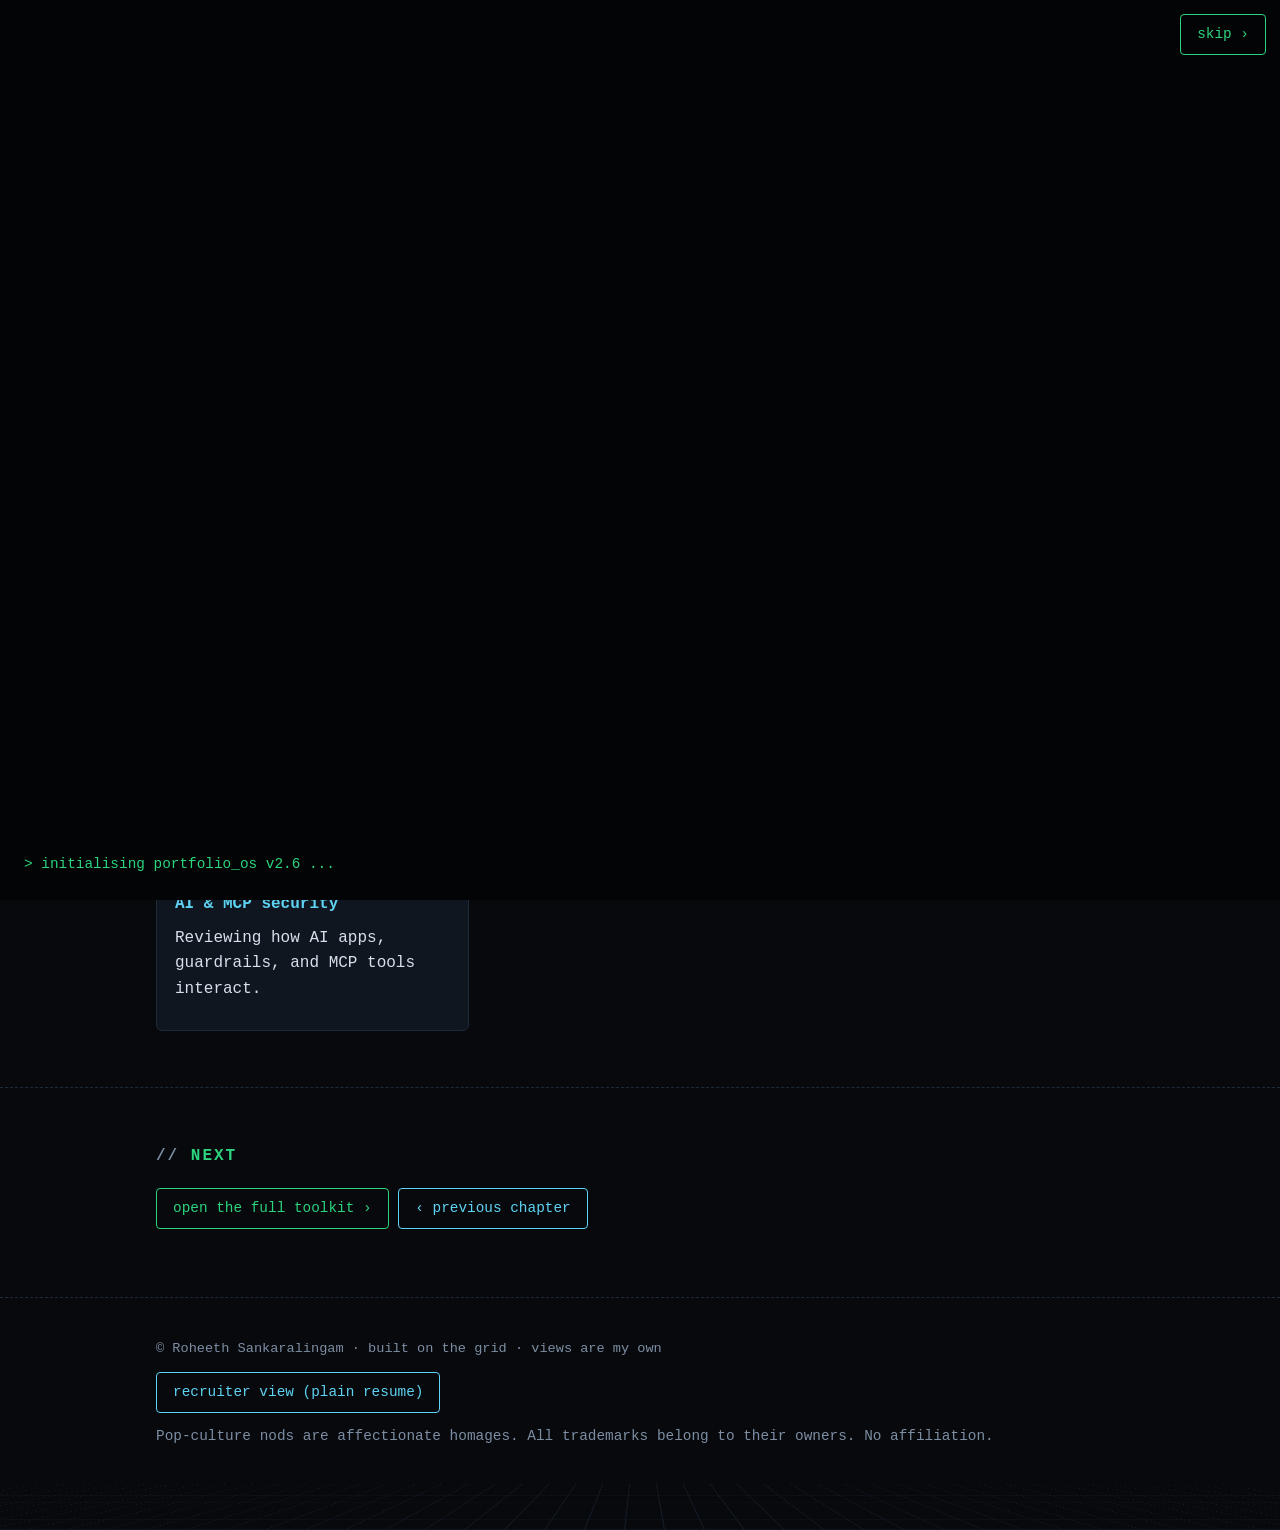
==== bahwan.html @ 6120b622 "Add files via upload Yet to upload GIFs for tiles." ====
<!doctype html>
<html lang="en" data-theme="dark">
<head>
<meta charset="utf-8">
<meta name="viewport" content="width=device-width, initial-scale=1">
<title>Bahwan CyberTek | Roheeth Sankaralingam</title>
<meta name="description" content="Current work at Bahwan CyberTek.">
<link rel="stylesheet" href="style.css">
</head>
<body>
<div id="boot"><button class="btn skip">skip ›</button><div class="out"></div></div>
<div id="xfade"></div>
<div id="progress"></div>
<div id="profiler"></div>
<nav class="top"><div class="wrap"><a class="brand" href="index.html">roheeth@ctos:~$</a><div class="links"><a href="index.html">home</a><a href="skills.html">skills</a><a href="photon.html">photon</a><a href="bahwan.html" class="on">bahwan</a><a href="resume.html">recruiter view</a></div></div></nav>

<header class="hero" style="min-height:48vh"><div class="wrap" style="grid-template-columns:1fr">
  <div><p class="greet">&gt; loading chapter_02 ...</p>
  <h1 class="glitch-text" data-text="Bahwan CyberTek">Bahwan CyberTek</h1>
  <p class="role">Senior Security Analyst · contract engagement · Sep 2024 to present</p>
  <p class="lead">Current chapter: a global financial institution, cloud audits, pipelines, and the newest attack surface: AI and MCP.</p></div>
</div></header>
<section><div class="wrap">
  <h2 class="reveal">active operations</h2>
  <div class="grid">
    <div class="card reveal" data-profile="Op|cloud|azure|90"><img src="gif/tool-cloud.gif" alt="Animation: Azure cloud audits" loading="lazy"><h3>Azure cloud audits</h3><p>Configuration and access reviews across Azure environments.</p></div>
    <div class="card reveal" data-profile="Op|pipeline|shift left|92"><img src="gif/tool-pipeline.gif" alt="Animation: DevSecOps pipelines" loading="lazy"><h3>DevSecOps pipelines</h3><p>Security scanning built into GitHub and Azure DevOps.</p></div>
    <div class="card reveal" data-profile="Op|appsec|web + mobile|88"><img src="gif/tool-mobile.gif" alt="Animation: Web & mobile testing" loading="lazy"><h3>Web & mobile testing</h3><p>Application testing across web, Android, and iOS.</p></div>
    <div class="card reveal" data-profile="Op|ai|frontier|95"><img src="gif/tool-ai.gif" alt="Animation: AI & MCP security" loading="lazy"><h3>AI & MCP security</h3><p>Reviewing how AI apps, guardrails, and MCP tools interact.</p></div>
  </div>
</div></section>
<section><div class="wrap">
  <h2 class="reveal">next</h2>
  <p class="reveal"><a class="btn" href="skills.html">open the full toolkit ›</a> <a class="btn alt" href="photon.html">‹ previous chapter</a></p>
</div></section>

<footer><div class="wrap">
  <p>© Roheeth Sankaralingam · built on the grid · views are my own</p>
  <p><a class="btn alt" href="resume.html">recruiter view (plain resume)</a></p>
  <p class="muted">Pop-culture nods are affectionate homages. All trademarks belong to their owners. No affiliation.</p>
</div></footer>
<div id="fx"><button class="btn" id="term-open">terminal [`]</button><button class="btn alt" id="theme">light mode</button></div>
<div id="term" role="dialog" aria-label="Terminal"><div class="bar"><span>roheeth@portfolio_os</span><button id="term-close" aria-label="Close">×</button></div><div class="out" id="term-out"></div><div class="row"><span>$&nbsp;</span><input id="term-in" autocomplete="off" aria-label="Terminal input"></div></div>
<script src="app.js"></script>
</body>
</html>
---- style.css ----
/* ===== Theme tokens: dark terminal by default, light via toggle ===== */
:root{--bg:#07090d;--panel:#0f1620;--line:#1c2a3a;--text:#d7e0ea;--muted:#7d8ea3;--green:#2bd47d;--cyan:#5fd3f3;--red:#ff4d6d;--yellow:#f0c850;--glow:rgba(43,212,125,.22)}
:root[data-theme="light"]{--bg:#f4f7fb;--panel:#ffffff;--line:#d6dfea;--text:#152033;--muted:#5a6b80;--green:#0f8f52;--cyan:#1f6fa8;--red:#c4304b;--yellow:#a37a00;--glow:rgba(31,111,168,.18)}
*{box-sizing:border-box}
html{scroll-behavior:smooth}
body{margin:0;font-family:"JetBrains Mono","Fira Code",ui-monospace,Menlo,Consolas,monospace;background:var(--bg);color:var(--text);line-height:1.6;overflow-x:hidden}
body::after{content:"";position:fixed;inset:0;pointer-events:none;z-index:50;background:repeating-linear-gradient(0deg,rgba(255,255,255,.025) 0 1px,transparent 1px 3px)}
:root[data-theme="light"] body::after{display:none}
a{color:var(--cyan)}
.wrap{max-width:1000px;margin:0 auto;padding:0 16px}
p{margin:0 0 12px}
h1{font-size:clamp(2rem,6vw,3.2rem);margin:0 0 6px;line-height:1.1;color:var(--text)}
h2{font-size:1rem;text-transform:uppercase;letter-spacing:2px;color:var(--green);margin:0 0 18px}
h2::before{content:"// ";color:var(--muted)}
h3{margin:0 0 8px;font-size:1rem;color:var(--cyan)}
ul{margin:0;padding-left:18px}li{margin-bottom:4px}
.muted{color:var(--muted);font-size:.9rem}
section{padding:56px 0;border-bottom:1px dashed var(--line)}

/* ===== Nav ===== */
nav.top{position:sticky;top:0;z-index:20;background:color-mix(in srgb,var(--bg) 88%,transparent);backdrop-filter:blur(6px);border-bottom:1px solid var(--line)}
nav.top .wrap{display:flex;flex-wrap:wrap;gap:6px 14px;align-items:center;justify-content:space-between;padding-top:10px;padding-bottom:10px}
.brand{color:var(--green);text-decoration:none;font-weight:bold}
.brand::after{content:"_";animation:blink 1s steps(1) infinite}
nav .links a{color:var(--muted);text-decoration:none;margin-left:12px;font-size:.9rem}
nav .links a.on,nav .links a:hover{color:var(--green)}
#progress{position:fixed;top:0;left:0;height:2px;width:0;background:var(--green);z-index:30;box-shadow:0 0 8px var(--green)}
@keyframes blink{50%{opacity:0}}

/* ===== Buttons ===== */
.btn{display:inline-block;padding:8px 16px;border:1px solid var(--green);color:var(--green);background:transparent;text-decoration:none;font:inherit;font-size:.9rem;cursor:pointer;border-radius:4px;transition:background .2s,color .2s,box-shadow .2s}
.btn:hover{background:var(--green);color:var(--bg);box-shadow:0 0 14px var(--glow)}
.btn.alt{border-color:var(--cyan);color:var(--cyan)}
.btn.alt:hover{background:var(--cyan);color:var(--bg)}
#fx{position:fixed;bottom:12px;right:12px;z-index:25;display:flex;gap:8px;flex-wrap:wrap;justify-content:flex-end}
#fx .btn{background:var(--panel)}

/* ===== Hero + matrix rain ===== */
header.hero{position:relative;min-height:88vh;display:flex;align-items:center;overflow:hidden;border-bottom:1px solid var(--line)}
#rain{position:absolute;inset:0;width:100%;height:100%;opacity:.18;z-index:0}
.hero .wrap{position:relative;z-index:1;display:grid;grid-template-columns:1.4fr 1fr;gap:28px;align-items:center;width:100%}
@media (max-width:760px){.hero .wrap{grid-template-columns:1fr}}
.greet{color:var(--green);margin-bottom:10px}
.role{color:var(--cyan);min-height:1.6em}
.caret{display:inline-block;width:8px;height:1em;background:var(--green);vertical-align:-2px;margin-left:2px;animation:blink 1s steps(1) infinite}
.lead{max-width:620px}
.glitch-text{position:relative;display:inline-block}
.glitch-text::before,.glitch-text::after{content:attr(data-text);position:absolute;left:0;top:0;width:100%;overflow:hidden;opacity:0}
.glitch-text::before{color:var(--red);animation:g1 4s infinite}
.glitch-text::after{color:var(--cyan);animation:g2 4s infinite}
@keyframes g1{0%,90%,100%{opacity:0}91%{opacity:.8;transform:translate(-3px,-1px);clip-path:inset(10% 0 55% 0)}94%{opacity:.8;transform:translate(3px,1px);clip-path:inset(60% 0 5% 0)}}
@keyframes g2{0%,92%,100%{opacity:0}93%{opacity:.8;transform:translate(3px,0);clip-path:inset(30% 0 40% 0)}96%{opacity:.8;transform:translate(-2px,1px);clip-path:inset(5% 0 75% 0)}}

/* ===== Avatar ===== */
.avatar{width:100%;max-width:260px;margin:0 auto;display:block;filter:drop-shadow(0 0 22px var(--glow));animation:float 4s ease-in-out infinite}
@keyframes float{50%{transform:translateY(-8px)}}
.avatar .eye{animation:eyes 4s infinite}
@keyframes eyes{0%,45%,55%,100%{opacity:1}50%{opacity:.2}}
.avatar .flick{animation:flick 6s steps(1) infinite;opacity:0}
@keyframes flick{0%,90%,100%{opacity:0}91%,94%{opacity:1}}

/* ===== Reveal ===== */
.reveal{opacity:0;transform:translateY(20px);transition:opacity .6s,transform .6s}
.reveal.in{opacity:1;transform:none}

/* ===== Cards ===== */
.grid{display:grid;gap:14px;grid-template-columns:repeat(auto-fit,minmax(250px,1fr))}
.card{position:relative;background:var(--panel);border:1px solid var(--line);border-radius:6px;padding:16px 18px;transition:transform .25s,border-color .25s,box-shadow .25s}
.card:hover{transform:translateY(-3px);border-color:var(--green);box-shadow:0 0 18px -6px var(--glow)}
.card img{width:100%;height:auto;aspect-ratio:16/9;object-fit:cover;border-radius:4px;border:1px solid var(--line);margin-bottom:10px;background:#0b0f14;image-rendering:pixelated}
.hidden{display:none!important}
.tabs{display:flex;flex-wrap:wrap;gap:8px;margin-bottom:18px}
.tab{background:transparent;color:var(--muted);border:1px solid var(--line);padding:6px 12px;cursor:pointer;font:inherit;font-size:.85rem;border-radius:4px}
.tab.active,.tab:hover{color:var(--green);border-color:var(--green)}

/* ===== ctOS-style profiler tooltip ===== */
#profiler{position:fixed;z-index:40;pointer-events:none;width:240px;background:rgba(7,9,13,.94);border:1px solid var(--cyan);border-left:3px solid var(--cyan);color:#d7e0ea;font-size:.75rem;padding:10px 12px;opacity:0;transform:translateY(6px);transition:opacity .15s,transform .15s}
#profiler.show{opacity:1;transform:none}
#profiler .hd{color:var(--cyan);letter-spacing:1px;margin-bottom:4px}
#profiler .row{display:flex;justify-content:space-between;gap:8px}
#profiler .k{color:#7d8ea3}
#profiler .bar{height:4px;background:#1c2a3a;margin-top:6px}
#profiler .bar i{display:block;height:100%;background:var(--green)}

/* ===== Stats ===== */
.stats{display:grid;gap:14px;grid-template-columns:repeat(auto-fit,minmax(160px,1fr))}
.stat{text-align:center;padding:18px;background:var(--panel);border:1px solid var(--line);border-radius:6px}
.stat .num{font-size:2.2rem;font-weight:bold;color:var(--green);text-shadow:0 0 12px var(--glow)}

/* ===== Badges ===== */
.badges{display:grid;gap:12px;grid-template-columns:repeat(auto-fill,minmax(180px,1fr))}
.badge{perspective:800px;height:104px;cursor:pointer}
.badge-in{position:relative;width:100%;height:100%;transition:transform .6s;transform-style:preserve-3d}
.badge.flip .badge-in{transform:rotateY(180deg)}
.face{position:absolute;inset:0;backface-visibility:hidden;border-radius:6px;padding:12px;display:flex;align-items:center;font-size:.82rem;background:var(--panel);border:1px solid var(--line)}
.face.back{transform:rotateY(180deg);border-color:var(--green);color:var(--green)}

/* ===== Timeline ===== */
.timeline{border-left:2px solid var(--line);padding-left:22px}
.tl{position:relative;margin-bottom:24px}
.tl::before{content:"";position:absolute;left:-29px;top:6px;width:12px;height:12px;background:var(--green);box-shadow:0 0 10px var(--green)}

/* ===== Mood ===== */
#mood{border-left:3px solid var(--green);background:var(--panel);padding:12px 16px;min-height:60px}
#mood .src{display:block;color:var(--muted);font-size:.8rem;margin-top:6px}

/* ===== The Hunt (keys) ===== */
.keys{display:flex;gap:12px;flex-wrap:wrap;margin:12px 0}
.key{flex:1;min-width:150px;padding:14px;border:1px dashed var(--line);border-radius:6px;text-align:center;color:var(--muted)}
.key.got{border-style:solid;color:var(--bg);font-weight:bold}
.key.copper.got{background:#c77b43}.key.jade.got{background:#2fae7a}.key.crystal.got{background:#9fd8ff}
#egg-msg{color:var(--green)}
.egg{display:inline-block;width:6px;height:6px;background:var(--muted);opacity:.35;cursor:pointer;vertical-align:middle;margin-left:6px}
.egg:hover{opacity:1;background:var(--yellow)}

/* ===== Terminal ===== */
#term{position:fixed;right:12px;bottom:60px;width:min(460px,calc(100vw - 24px));height:320px;background:#05070a;color:#b6ffd6;font-size:.82rem;border:1px solid var(--green);border-radius:6px;display:none;flex-direction:column;z-index:45;box-shadow:0 0 30px rgba(43,212,125,.25)}
#term.open{display:flex}
#term .bar{display:flex;justify-content:space-between;padding:6px 10px;background:#0d1a12;color:#7ddca8}
#term .bar button{background:none;border:0;color:#7ddca8;cursor:pointer;font-size:1rem}
#term .out{flex:1;overflow:auto;padding:10px;white-space:pre-wrap}
#term .row{display:flex;padding:0 10px 10px}
#term input{flex:1;background:transparent;border:0;color:inherit;font:inherit;outline:none}

/* ===== Boot screen ===== */
#boot{position:fixed;inset:0;z-index:100;background:#030405;color:#2bd47d;font-size:.9rem;padding:24px;display:none;flex-direction:column;justify-content:flex-end;white-space:pre-wrap}
#boot.show{display:flex}
#boot .skip{position:absolute;top:14px;right:14px}

/* ===== Page glitch transition ===== */
#xfade{position:fixed;inset:0;z-index:90;pointer-events:none;background:#030405;opacity:0}
#xfade.go{animation:xf .35s steps(4) forwards}
@keyframes xf{0%{opacity:0}50%{opacity:1;clip-path:inset(0 0 40% 0)}100%{opacity:1}}

/* ===== Matrix (Konami) ===== */
body.matrix{--bg:#000;--panel:#020b04;--line:#0f3a1c;--text:#3dff7a;--muted:#1f9a49;--cyan:#7bffa8}
body.matrix #rain{opacity:.5}

/* ===== Neon grid footer (Tron nod) ===== */
footer{position:relative;padding:40px 0 70px;color:var(--muted);font-size:.85rem;overflow:hidden}
footer::before{content:"";position:absolute;left:-20%;right:-20%;bottom:0;height:120px;background:linear-gradient(transparent 0 0),repeating-linear-gradient(90deg,var(--line) 0 1px,transparent 1px 40px),repeating-linear-gradient(0deg,var(--line) 0 1px,transparent 1px 20px);transform:perspective(200px) rotateX(55deg);transform-origin:bottom;opacity:.6;pointer-events:none}
footer .wrap{position:relative}

@media (prefers-reduced-motion:reduce){*,*::before,*::after{animation:none!important;transition:none!important}.reveal{opacity:1;transform:none}html{scroll-behavior:auto}#rain{display:none}}
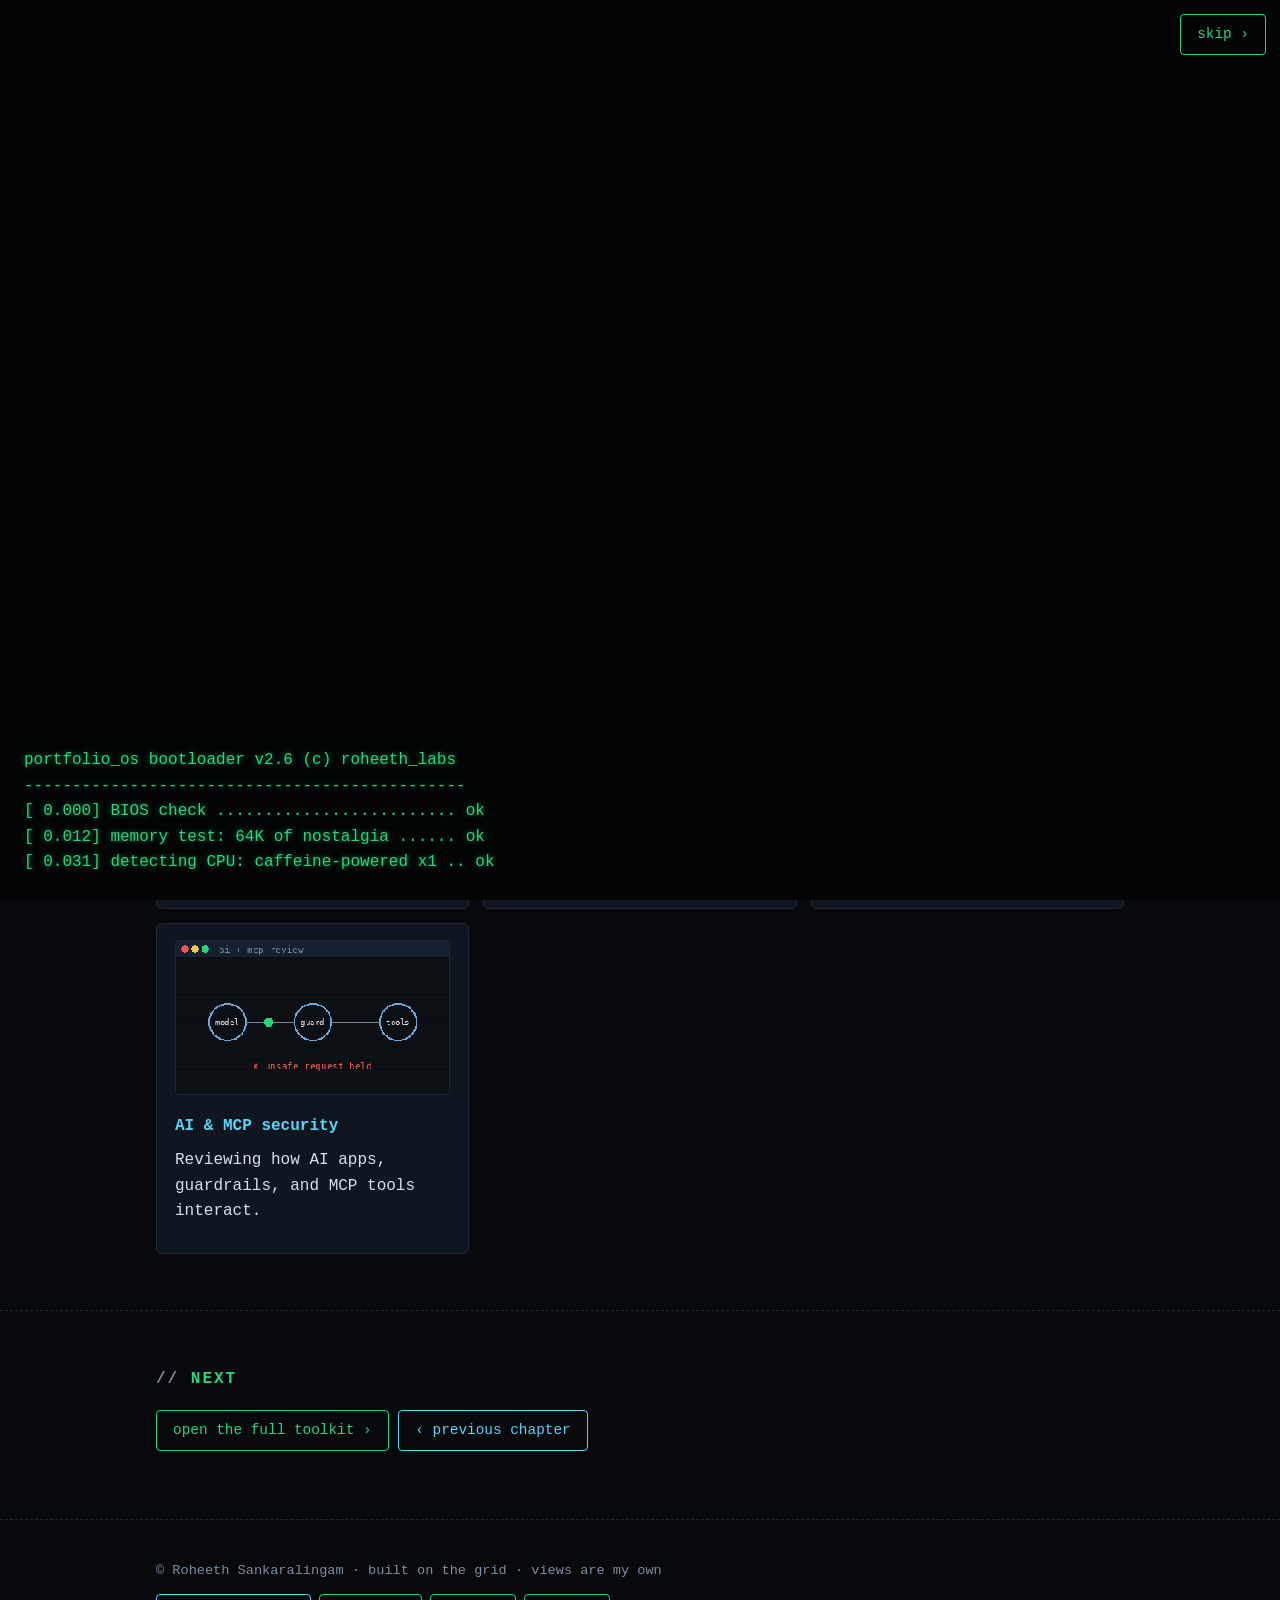
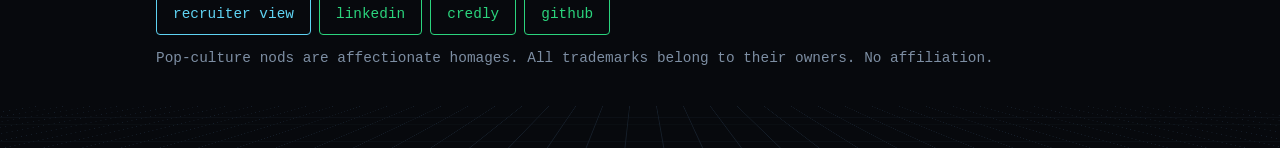
==== commit ecca9930: "added recruiter button, made UI changes to recruiter mode" ====
--- a/bahwan.html
+++ b/bahwan.html
@@ -36,7 +36,7 @@
 
 <footer><div class="wrap">
   <p>© Roheeth Sankaralingam · built on the grid · views are my own</p>
-  <p><a class="btn alt" href="resume.html">recruiter view (plain resume)</a></p>
+  <p><a class="btn alt" href="resume.html">recruiter view</a> <a class="btn" href="https://www.linkedin.com/in/roheeth-s-057416166/" target="_blank" rel="noopener">linkedin</a> <a class="btn" href="https://www.credly.com/users/roheeth-s/badges/credly" target="_blank" rel="noopener">credly</a> <a class="btn" href="https://github.com/retr0-secops" target="_blank" rel="noopener">github</a></p>
   <p class="muted">Pop-culture nods are affectionate homages. All trademarks belong to their owners. No affiliation.</p>
 </div></footer>
 <div id="fx"><button class="btn" id="term-open">terminal [`]</button><button class="btn alt" id="theme">light mode</button></div>
--- a/style.css
+++ b/style.css
@@ -88,12 +88,14 @@
 .stat .num{font-size:2.2rem;font-weight:bold;color:var(--green);text-shadow:0 0 12px var(--glow)}
 
 /* ===== Badges ===== */
-.badges{display:grid;gap:12px;grid-template-columns:repeat(auto-fill,minmax(180px,1fr))}
-.badge{perspective:800px;height:104px;cursor:pointer}
+.badges{display:grid;gap:14px;grid-template-columns:repeat(auto-fill,minmax(220px,1fr))}
+.badge{perspective:900px;height:180px;cursor:pointer}
 .badge-in{position:relative;width:100%;height:100%;transition:transform .6s;transform-style:preserve-3d}
 .badge.flip .badge-in{transform:rotateY(180deg)}
 .face{position:absolute;inset:0;backface-visibility:hidden;border-radius:6px;padding:12px;display:flex;align-items:center;font-size:.82rem;background:var(--panel);border:1px solid var(--line)}
-.face.back{transform:rotateY(180deg);border-color:var(--green);color:var(--green)}
+.face.back{transform:rotateY(180deg);border-color:var(--green);color:var(--green);flex-direction:column;justify-content:center;padding:8px;gap:6px}
+.cert-img{width:100%;flex:1;min-height:0;object-fit:contain;background:#fff;border-radius:3px}
+.cert-open{font-size:.75rem;color:var(--green)}
 
 /* ===== Timeline ===== */
 .timeline{border-left:2px solid var(--line);padding-left:22px}
@@ -123,7 +125,7 @@
 #term input{flex:1;background:transparent;border:0;color:inherit;font:inherit;outline:none}
 
 /* ===== Boot screen ===== */
-#boot{position:fixed;inset:0;z-index:100;background:#030405;color:#2bd47d;font-size:.9rem;padding:24px;display:none;flex-direction:column;justify-content:flex-end;white-space:pre-wrap}
+#boot{position:fixed;inset:0;z-index:100;background:#030405;color:#2bd47d;font-size:clamp(.7rem,1.6vw,1rem);padding:24px;display:none;flex-direction:column;justify-content:flex-end;white-space:pre;overflow:hidden;text-shadow:0 0 6px rgba(43,212,125,.6)}
 #boot.show{display:flex}
 #boot .skip{position:absolute;top:14px;right:14px}
 
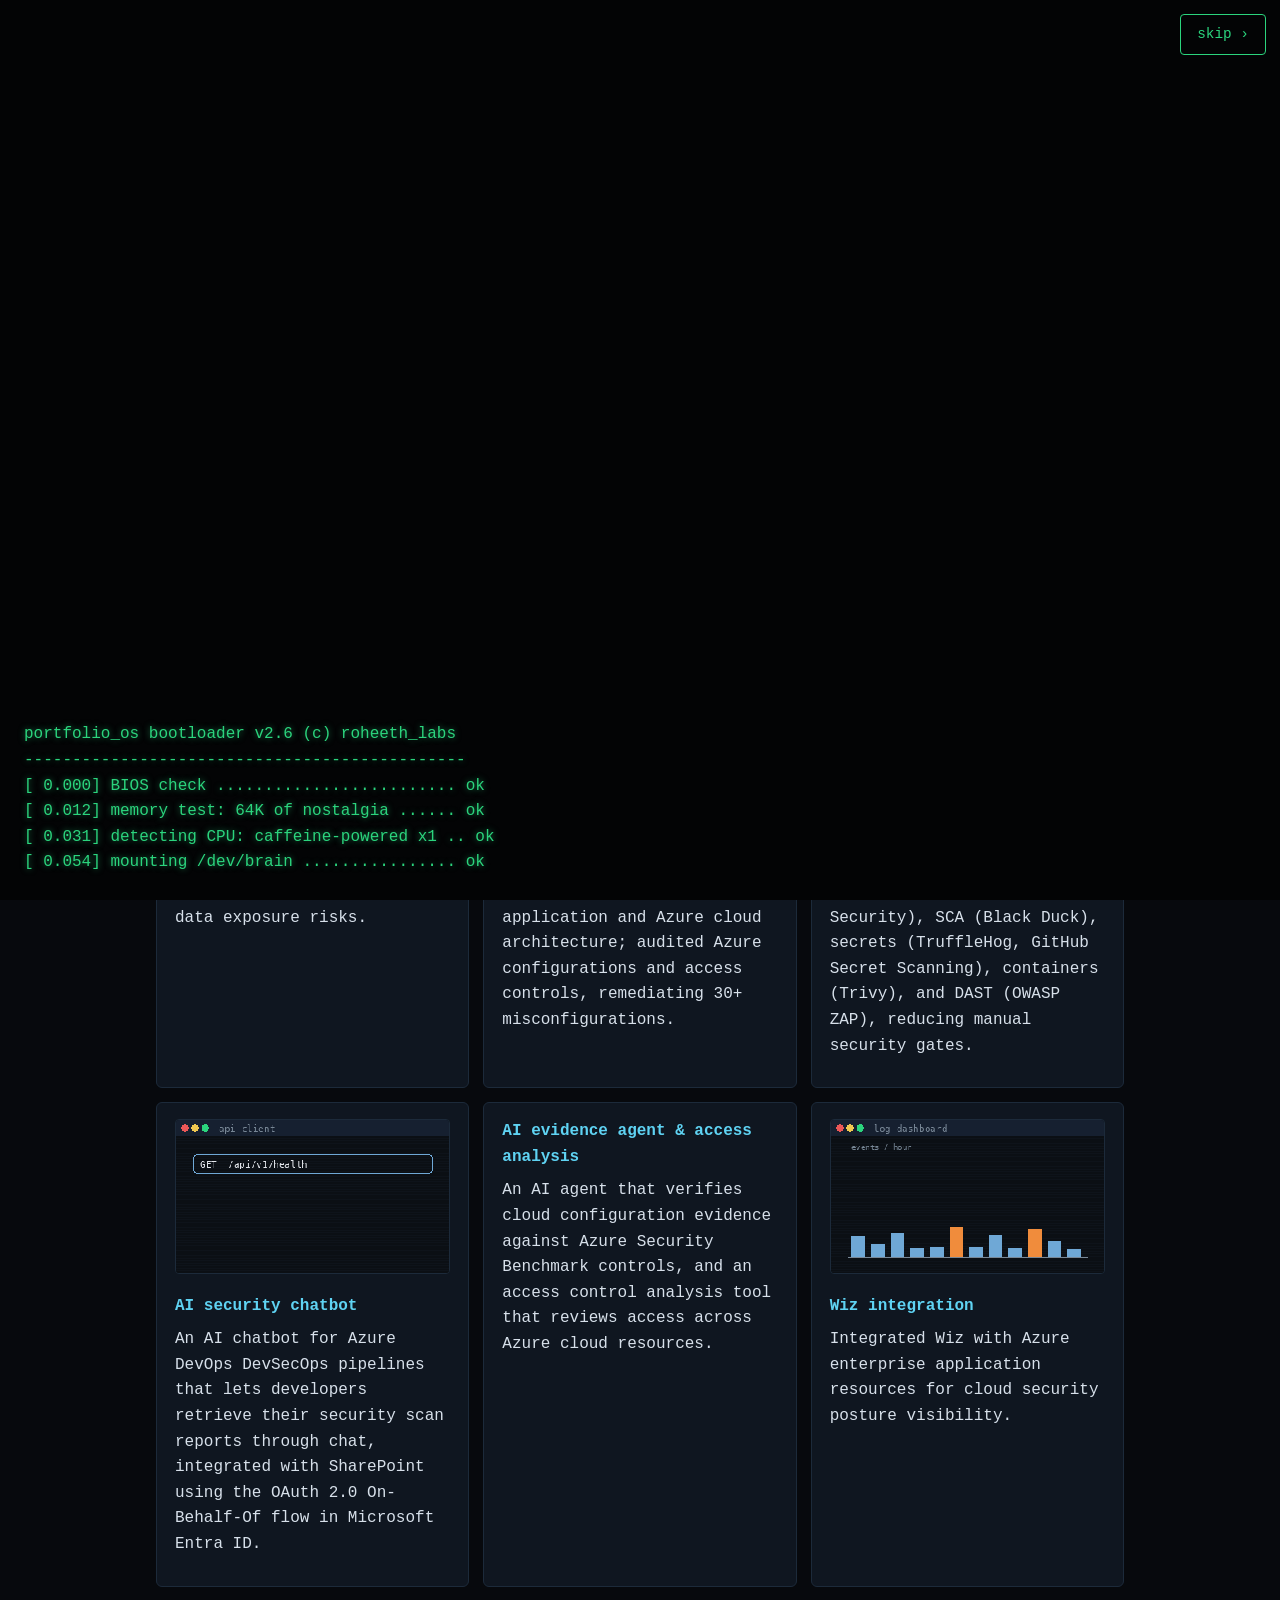
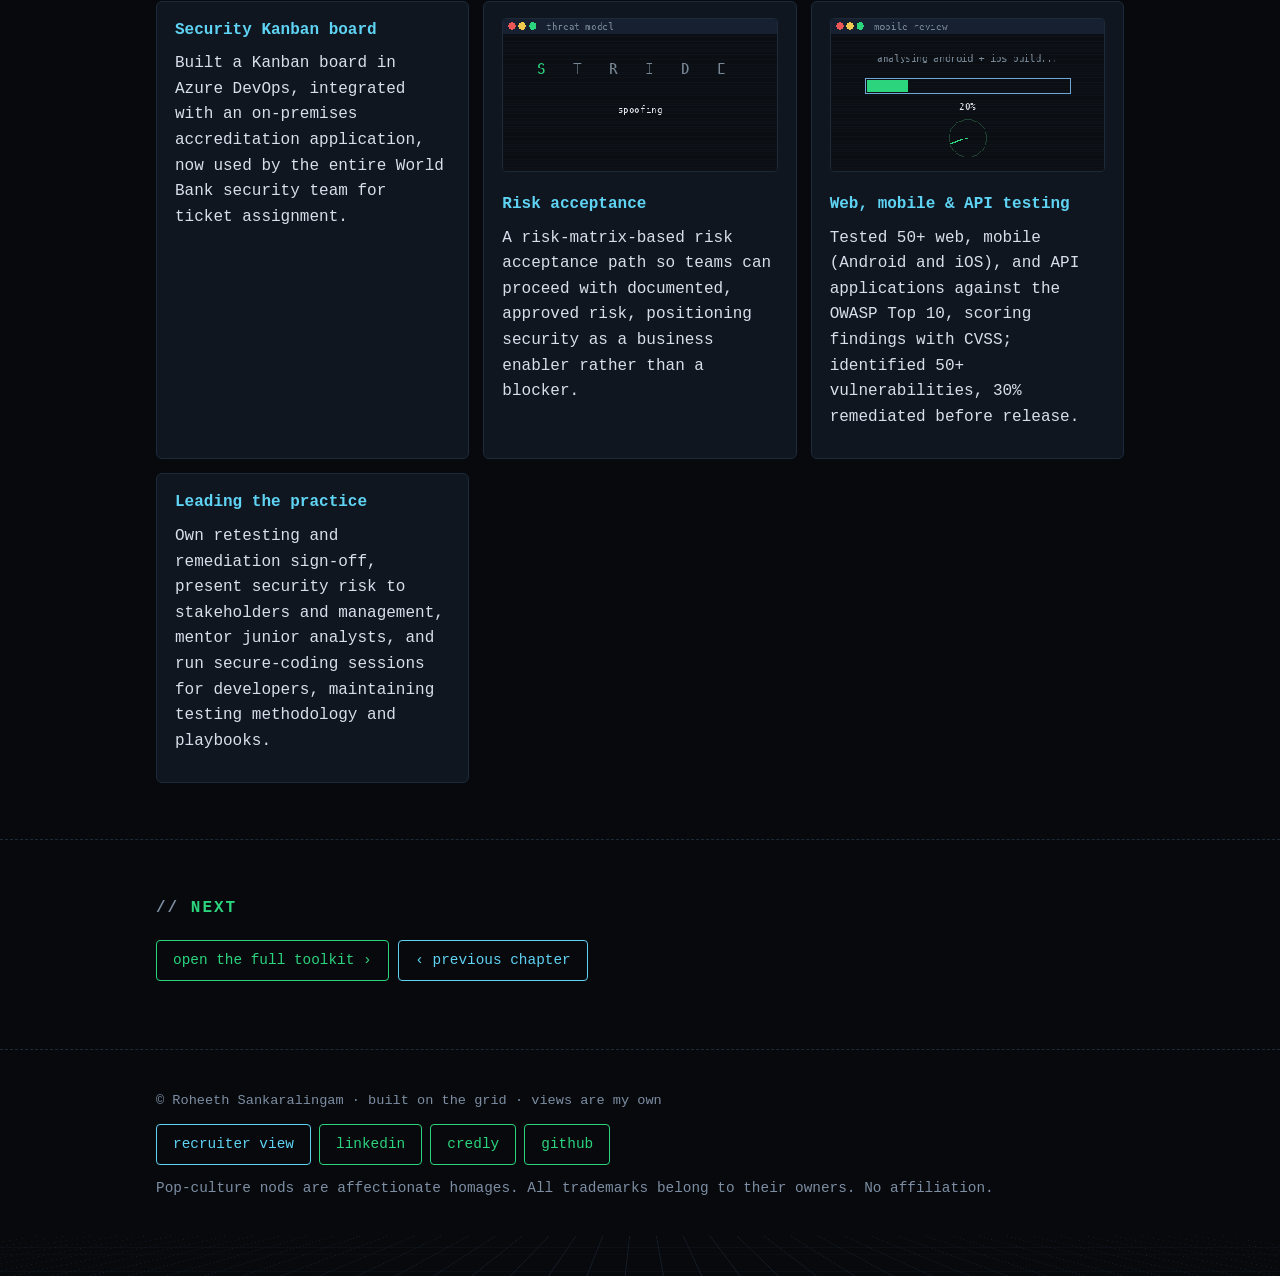
==== commit 53b6a8cb: "Modified experience" ====
--- a/bahwan.html
+++ b/bahwan.html
@@ -17,16 +17,22 @@
 <header class="hero" style="min-height:48vh"><div class="wrap" style="grid-template-columns:1fr">
   <div><p class="greet">&gt; loading chapter_02 ...</p>
   <h1 class="glitch-text" data-text="Bahwan CyberTek">Bahwan CyberTek</h1>
-  <p class="role">Senior Security Analyst · contract engagement · Sep 2024 to present</p>
-  <p class="lead">Current chapter: a global financial institution, cloud audits, pipelines, and the newest attack surface: AI and MCP.</p></div>
+  <p class="role">Senior Security Analyst · contractor, World Bank Group · Sep 2024 to present</p>
+  <p class="lead">Current chapter: the World Bank Group. AI and MCP security, secure architecture, DevSecOps pipelines, and security automation.</p></div>
 </div></header>
 <section><div class="wrap">
   <h2 class="reveal">active operations</h2>
   <div class="grid">
-    <div class="card reveal" data-profile="Op|cloud|azure|90"><img src="gif/tool-cloud.gif" alt="Animation: Azure cloud audits" loading="lazy"><h3>Azure cloud audits</h3><p>Configuration and access reviews across Azure environments.</p></div>
-    <div class="card reveal" data-profile="Op|pipeline|shift left|92"><img src="gif/tool-pipeline.gif" alt="Animation: DevSecOps pipelines" loading="lazy"><h3>DevSecOps pipelines</h3><p>Security scanning built into GitHub and Azure DevOps.</p></div>
-    <div class="card reveal" data-profile="Op|appsec|web + mobile|88"><img src="gif/tool-mobile.gif" alt="Animation: Web & mobile testing" loading="lazy"><h3>Web & mobile testing</h3><p>Application testing across web, Android, and iOS.</p></div>
-    <div class="card reveal" data-profile="Op|ai|frontier|95"><img src="gif/tool-ai.gif" alt="Animation: AI & MCP security" loading="lazy"><h3>AI & MCP security</h3><p>Reviewing how AI apps, guardrails, and MCP tools interact.</p></div>
+    <div class="card reveal" data-profile="Op|ai|frontier|95"><img src="gif/tool-ai.gif" alt="Animation: AI & MCP security" loading="lazy"><h3>AI & MCP security</h3><p>Assessed 10+ AI-enabled applications and MCP server integrations for prompt injection, tool misuse, and data exposure risks.</p></div>
+    <div class="card reveal" data-profile="Op|cloud|azure|90"><img src="gif/tool-cloud.gif" alt="Animation: Secure architecture & Azure audits" loading="lazy"><h3>Secure architecture & Azure audits</h3><p>Daily secure architecture design and review with product teams across application and Azure cloud architecture; audited Azure configurations and access controls, remediating 30+ misconfigurations.</p></div>
+    <div class="card reveal" data-profile="Op|pipeline|shift left|92"><img src="gif/tool-pipeline.gif" alt="Animation: DevSecOps pipelines" loading="lazy"><h3>DevSecOps pipelines</h3><p>Designed and built complete pipelines in GitHub and Azure DevOps: SAST (Snyk, Veracode, GitHub Advanced Security), SCA (Black Duck), secrets (TruffleHog, GitHub Secret Scanning), containers (Trivy), and DAST (OWASP ZAP), reducing manual security gates.</p></div>
+    <div class="card reveal" data-profile="Op|automation|chatops|93"><img src="gif/tool-api.gif" alt="Animation: AI security chatbot" loading="lazy"><h3>AI security chatbot</h3><p>An AI chatbot for Azure DevOps DevSecOps pipelines that lets developers retrieve their security scan reports through chat, integrated with SharePoint using the OAuth 2.0 On-Behalf-Of flow in Microsoft Entra ID.</p></div>
+    <div class="card reveal" data-profile="Op|automation|ai agent|92"><h3>AI evidence agent & access analysis</h3><p>An AI agent that verifies cloud configuration evidence against Azure Security Benchmark controls, and an access control analysis tool that reviews access across Azure cloud resources.</p></div>
+    <div class="card reveal" data-profile="Op|posture|wiz|86"><img src="gif/tool-splunk.gif" alt="Animation: Wiz integration" loading="lazy"><h3>Wiz integration</h3><p>Integrated Wiz with Azure enterprise application resources for cloud security posture visibility.</p></div>
+    <div class="card reveal" data-profile="Op|workflow|team-wide|88"><h3>Security Kanban board</h3><p>Built a Kanban board in Azure DevOps, integrated with an on-premises accreditation application, now used by the entire World Bank security team for ticket assignment.</p></div>
+    <div class="card reveal" data-profile="Op|risk|enabler|87"><img src="gif/tool-stride.gif" alt="Animation: Risk acceptance" loading="lazy"><h3>Risk acceptance</h3><p>A risk-matrix-based risk acceptance path so teams can proceed with documented, approved risk, positioning security as a business enabler rather than a blocker.</p></div>
+    <div class="card reveal" data-profile="Op|appsec|owasp top 10|90"><img src="gif/tool-mobile.gif" alt="Animation: Web, mobile & API testing" loading="lazy"><h3>Web, mobile & API testing</h3><p>Tested 50+ web, mobile (Android and iOS), and API applications against the OWASP Top 10, scoring findings with CVSS; identified 50+ vulnerabilities, 30% remediated before release.</p></div>
+    <div class="card reveal" data-profile="Op|leadership|mentor|90"><h3>Leading the practice</h3><p>Own retesting and remediation sign-off, present security risk to stakeholders and management, mentor junior analysts, and run secure-coding sessions for developers, maintaining testing methodology and playbooks.</p></div>
   </div>
 </div></section>
 <section><div class="wrap">
